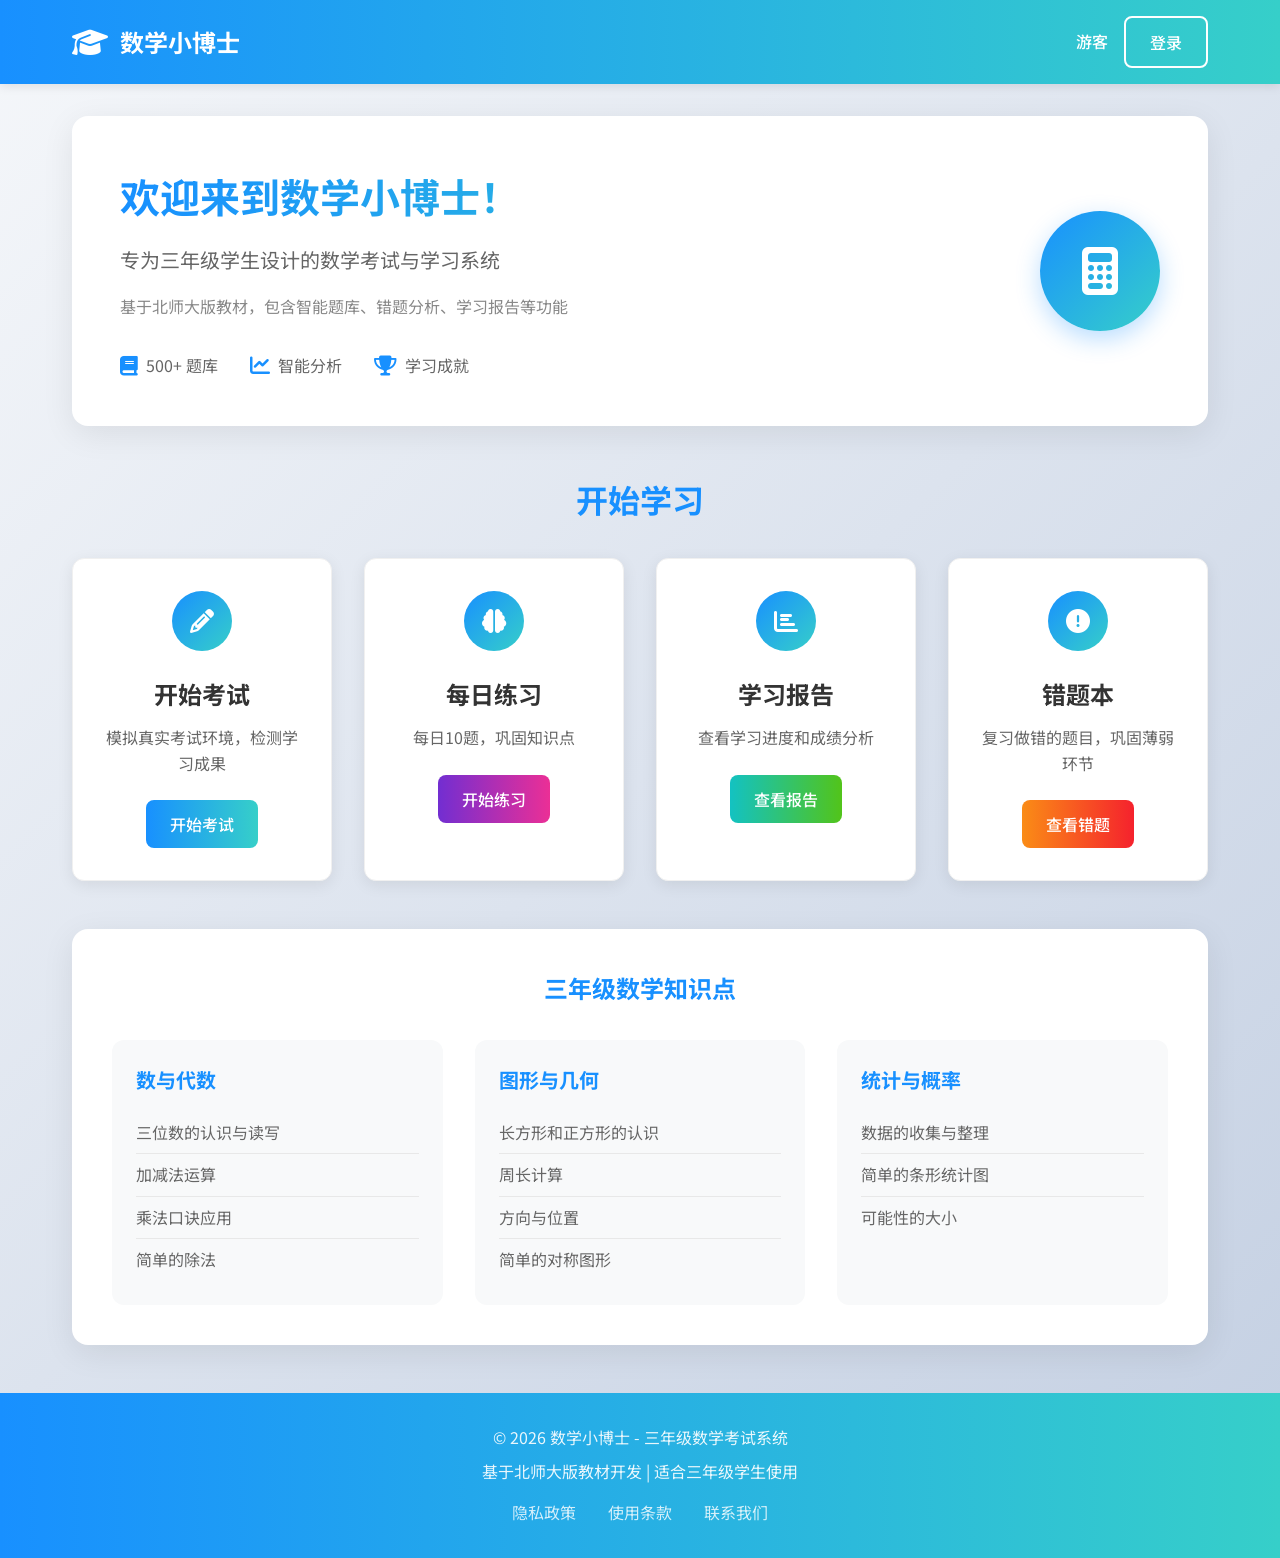
==== exam.html @ d63ffaad "实现答案解析功能：显示详细的题目解答、用户答案对比和知识点标签" ====
<!DOCTYPE html>
<html lang="zh-CN">
<head>
    <meta charset="UTF-8">
    <meta name="viewport" content="width=device-width, initial-scale=1.0">
    <title>数学考试 - 数学小博士</title>
    <link rel="stylesheet" href="css/style.css">
    <link rel="stylesheet" href="css/exam-report.css">
    <link rel="stylesheet" href="css/review.css">
    <link rel="stylesheet" href="css/game.css">
    <link rel="stylesheet" href="https://cdnjs.cloudflare.com/ajax/libs/font-awesome/6.4.0/css/all.min.css">
</head>
<body>
    <!-- 导航栏 -->
    <nav class="navbar">
        <div class="nav-container">
            <div class="nav-brand">
                <i class="fas fa-graduation-cap"></i>
                <span>数学小博士 - 考试中</span>
            </div>
            <div class="nav-exam-info">
                <span id="examProgress">第1题 / 共10题</span>
                <span id="examTimer">剩余时间: 30:00</span>
            </div>
        </div>
    </nav>

    <!-- 考试内容 -->
    <main class="container">
        <!-- 考试信息 -->
        <section class="exam-header">
            <div class="exam-info">
                <h1>三年级数学考试</h1>
                <div class="exam-stats">
                    <div class="stat">
                        <i class="fas fa-user"></i>
                        <span id="studentNameDisplay">学生姓名</span>
                    </div>
                    <div class="stat">
                        <i class="fas fa-clock"></i>
                        <span>开始时间: <span id="startTimeDisplay">15:30</span></span>
                    </div>
                </div>
            </div>
            
            <div class="exam-controls">
                <button id="prevQuestion" class="btn btn-outline" disabled>
                    <i class="fas fa-arrow-left"></i>上一题
                </button>
                <button id="nextQuestion" class="btn btn-primary">
                    下一题<i class="fas fa-arrow-right"></i>
                </button>
                <button id="submitExam" class="btn btn-warning">
                    <i class="fas fa-paper-plane"></i>交卷
                </button>
            </div>
        </section>

        <!-- 题目区域 -->
        <section id="questionContainer" class="question-container">
            <!-- 题目会通过JavaScript动态加载 -->
            <div class="loading">
                <i class="fas fa-spinner fa-spin"></i>
                <p>正在加载题目...</p>
            </div>
        </section>

        <!-- 答题进度 -->
        <section class="exam-progress">
            <h3>答题进度</h3>
            <div class="progress-grid" id="progressGrid">
                <!-- 进度按钮会通过JavaScript动态生成 -->
            </div>
        </section>
    </main>

    <!-- 页脚 -->
    <footer class="footer">
        <div class="footer-content">
            <p>© 2026 数学小博士 - 三年级数学考试系统</p>
            <p>考试进行中，请认真作答</p>
        </div>
    </footer>

    <!-- 考试专用脚本 -->
    <script src="js/utils.js"></script>
    <script src="js/exam.js"></script>
</body>
</html>
---- css/style.css ----
/* 数学小博士 - 网页版样式 */
* {
    margin: 0;
    padding: 0;
    box-sizing: border-box;
}

body {
    font-family: 'Noto Sans SC', sans-serif;
    background: linear-gradient(135deg, #f5f7fa 0%, #c3cfe2 100%);
    color: #333;
    min-height: 100vh;
    line-height: 1.6;
}

/* 导航栏 */
.navbar {
    background: linear-gradient(90deg, #1890FF 0%, #36CFC9 100%);
    color: white;
    padding: 1rem 0;
    box-shadow: 0 2px 10px rgba(0, 0, 0, 0.1);
}

.nav-container {
    max-width: 1200px;
    margin: 0 auto;
    padding: 0 2rem;
    display: flex;
    justify-content: space-between;
    align-items: center;
}

.nav-brand {
    display: flex;
    align-items: center;
    gap: 0.75rem;
    font-size: 1.5rem;
    font-weight: 700;
}

.nav-brand i {
    font-size: 1.8rem;
}

.nav-user {
    display: flex;
    align-items: center;
    gap: 1rem;
}

#username {
    font-weight: 500;
}

/* 按钮样式 */
.btn {
    padding: 0.75rem 1.5rem;
    border: none;
    border-radius: 8px;
    font-size: 1rem;
    font-weight: 500;
    cursor: pointer;
    transition: all 0.3s ease;
    font-family: inherit;
    display: inline-flex;
    align-items: center;
    justify-content: center;
    gap: 0.5rem;
}

.btn:hover {
    transform: translateY(-2px);
    box-shadow: 0 4px 12px rgba(0, 0, 0, 0.15);
}

.btn-primary {
    background: linear-gradient(90deg, #1890FF 0%, #36CFC9 100%);
    color: white;
}

.btn-secondary {
    background: linear-gradient(90deg, #722ED1 0%, #EB2F96 100%);
    color: white;
}

.btn-info {
    background: linear-gradient(90deg, #13C2C2 0%, #52C41A 100%);
    color: white;
}

.btn-warning {
    background: linear-gradient(90deg, #FA8C16 0%, #F5222D 100%);
    color: white;
}

.btn-outline {
    background: transparent;
    color: white;
    border: 2px solid white;
}

.btn-outline:hover {
    background: white;
    color: #1890FF;
}

/* 主容器 */
.container {
    max-width: 1200px;
    margin: 2rem auto;
    padding: 0 2rem;
}

/* 欢迎横幅 */
.hero {
    background: white;
    border-radius: 16px;
    padding: 3rem;
    margin-bottom: 3rem;
    box-shadow: 0 8px 32px rgba(0, 0, 0, 0.08);
    display: flex;
    align-items: center;
    justify-content: space-between;
    gap: 3rem;
}

.hero-content {
    flex: 1;
}

.hero h1 {
    font-size: 2.5rem;
    color: #1890FF;
    margin-bottom: 1rem;
    background: linear-gradient(90deg, #1890FF 0%, #36CFC9 100%);
    -webkit-background-clip: text;
    -webkit-text-fill-color: transparent;
}

.subtitle {
    font-size: 1.25rem;
    color: #666;
    margin-bottom: 1rem;
}

.description {
    color: #888;
    margin-bottom: 2rem;
    line-height: 1.8;
}

.hero-stats {
    display: flex;
    gap: 2rem;
    margin-top: 2rem;
}

.stat {
    display: flex;
    align-items: center;
    gap: 0.5rem;
    color: #666;
}

.stat i {
    color: #1890FF;
    font-size: 1.25rem;
}

.hero-image {
    flex-shrink: 0;
}

.math-icon {
    width: 120px;
    height: 120px;
    background: linear-gradient(135deg, #1890FF 0%, #36CFC9 100%);
    border-radius: 50%;
    display: flex;
    align-items: center;
    justify-content: center;
    font-size: 3rem;
    color: white;
    box-shadow: 0 8px 24px rgba(24, 144, 255, 0.3);
}

/* 功能卡片 */
.features h2 {
    text-align: center;
    font-size: 2rem;
    color: #1890FF;
    margin-bottom: 2rem;
}

.cards {
    display: grid;
    grid-template-columns: repeat(auto-fit, minmax(250px, 1fr));
    gap: 2rem;
    margin-bottom: 3rem;
}

.card {
    background: white;
    border-radius: 12px;
    padding: 2rem;
    text-align: center;
    box-shadow: 0 4px 16px rgba(0, 0, 0, 0.08);
    transition: all 0.3s ease;
    border: 1px solid #f0f0f0;
}

.card:hover {
    transform: translateY(-8px);
    box-shadow: 0 12px 32px rgba(0, 0, 0, 0.15);
}

.card-icon {
    width: 60px;
    height: 60px;
    background: linear-gradient(135deg, #1890FF 0%, #36CFC9 100%);
    border-radius: 50%;
    display: flex;
    align-items: center;
    justify-content: center;
    margin: 0 auto 1.5rem;
    font-size: 1.5rem;
    color: white;
}

.card h3 {
    font-size: 1.5rem;
    color: #333;
    margin-bottom: 0.75rem;
}

.card p {
    color: #666;
    margin-bottom: 1.5rem;
    line-height: 1.6;
}

/* 年级信息 */
.grade-info {
    background: white;
    border-radius: 16px;
    padding: 2.5rem;
    box-shadow: 0 8px 32px rgba(0, 0, 0, 0.08);
}

.grade-info h2 {
    color: #1890FF;
    margin-bottom: 2rem;
    text-align: center;
}

.topics {
    display: grid;
    grid-template-columns: repeat(auto-fit, minmax(300px, 1fr));
    gap: 2rem;
}

.topic {
    background: #f8f9fa;
    border-radius: 12px;
    padding: 1.5rem;
}

.topic h4 {
    color: #1890FF;
    margin-bottom: 1rem;
    font-size: 1.25rem;
}

.topic ul {
    list-style: none;
    padding-left: 0;
}

.topic li {
    padding: 0.5rem 0;
    color: #666;
    border-bottom: 1px solid #e8e8e8;
}

.topic li:last-child {
    border-bottom: none;
}

/* 页脚 */
.footer {
    background: linear-gradient(90deg, #1890FF 0%, #36CFC9 100%);
    color: white;
    padding: 2rem 0;
    margin-top: 3rem;
}

.footer-content {
    max-width: 1200px;
    margin: 0 auto;
    padding: 0 2rem;
    text-align: center;
}

.footer p {
    margin-bottom: 0.5rem;
    opacity: 0.9;
}

.footer-links {
    margin-top: 1rem;
    display: flex;
    justify-content: center;
    gap: 2rem;
}

.footer-links a {
    color: white;
    text-decoration: none;
    opacity: 0.8;
    transition: opacity 0.3s ease;
}

.footer-links a:hover {
    opacity: 1;
    text-decoration: underline;
}

/* 模态框 */
.modal {
    display: none;
    position: fixed;
    top: 0;
    left: 0;
    width: 100%;
    height: 100%;
    background: rgba(0, 0, 0, 0.5);
    z-index: 1000;
    align-items: center;
    justify-content: center;
}

.modal-content {
    background: white;
    border-radius: 16px;
    padding: 2.5rem;
    width: 90%;
    max-width: 500px;
    position: relative;
    box-shadow: 0 20px 60px rgba(0, 0, 0, 0.3);
}

.close {
    position: absolute;
    top: 1rem;
    right: 1.5rem;
    font-size: 1.5rem;
    cursor: pointer;
    color: #999;
}

.close:hover {
    color: #333;
}

.modal h2 {
    color: #1890FF;
    margin-bottom: 1.5rem;
    text-align: center;
}

.form-group {
    margin-bottom: 1.5rem;
}

.form-group label {
    display: block;
    margin-bottom: 0.5rem;
    color: #666;
    font-weight: 500;
}

.form-group input,
.form-group select {
    width: 100%;
    padding: 0.75rem;
    border: 2px solid #e8e8e8;
    border-radius: 8px;
    font-size: 1rem;
    font-family: inherit;
    transition: border-color 0.3s ease;
}

.form-group input:focus,
.form-group select:focus {
    outline: none;
    border-color: #1890FF;
}

.modal-note {
    margin-top: 1.5rem;
    color: #999;
    font-size: 0.875rem;
    text-align: center;
}

/* 响应式设计 */
@media (max-width: 768px) {
    .hero {
        flex-direction: column;
        text-align: center;
        padding: 2rem;
    }
    
    .hero h1 {
        font-size: 2rem;
    }
    
    .hero-stats {
        justify-content: center;
        flex-wrap: wrap;
    }
    
    .container {
        padding: 0 1rem;
    }
    
    .nav-container {
        padding: 0 1rem;
    }
    
    .cards {
        grid-template-columns: 1fr;
    }
    
    .topics {
        grid-template-columns: 1fr;
    }
}

/* 动画效果 */
@keyframes fadeIn {
    from { opacity: 0; transform: translateY(20px); }
    to { opacity: 1; transform: translateY(0); }
}

.hero, .card, .topic {
    animation: fadeIn 0.6s ease-out;
}

/* 进度条样式 */
.progress-bar {
    width: 100%;
    height: 8px;
    background: #f0f0f0;
    border-radius: 4px;
    overflow: hidden;
    margin: 1rem 0;
}

.progress-fill {
    height: 100%;
    background: linear-gradient(90deg, #1890FF 0%, #36CFC9 100%);
    border-radius: 4px;
    transition: width 0.3s ease;
}

/* 题目样式 */
.question-container {
    background: white;
    border-radius: 12px;
    padding: 2rem;
    margin-bottom: 2rem;
    box-shadow: 0 4px 16px rgba(0, 0, 0, 0.08);
}

.question-text {
    font-size: 1.25rem;
    color: #333;
    margin-bottom: 1.5rem;
    line-height: 1.6;
}

.option-list {
    list-style: none;
}

.option-item {
    padding: 1rem;
    margin-bottom: 0.75rem;
    background: #f8f9fa;
    border-radius: 8px;
    cursor: pointer;
    transition: all 0.3s ease;
    border: 2px solid transparent;
}

.option-item:hover {
    background: #e8f4ff;
    border-color: #1890FF;
}

.option-item.selected {
    background: #e8f4ff;
    border-color: #1890FF;
    color: #1890FF;
}

.option-item.correct {
    background: #d9f7be;
    border-color: #52c41a;
    color: #52c41a;
}

.option-item.wrong {
    background: #ffccc7;
    border-color: #f5222d;
    color: #f5222d;
}
---- css/exam-report.css ----
/* 考试和报告页面专用样式 */

/* 考试页面样式 */
.exam-header {
    background: white;
    border-radius: 16px;
    padding: 2rem;
    margin-bottom: 2rem;
    box-shadow: 0 4px 16px rgba(0, 0, 0, 0.08);
    display: flex;
    justify-content: space-between;
    align-items: center;
    flex-wrap: wrap;
    gap: 1.5rem;
}

.exam-info h1 {
    color: #1890FF;
    margin-bottom: 1rem;
    font-size: 1.75rem;
}

.exam-stats {
    display: flex;
    gap: 2rem;
    flex-wrap: wrap;
}

.exam-stats .stat {
    display: flex;
    align-items: center;
    gap: 0.5rem;
    color: #666;
    font-size: 0.95rem;
}

.exam-stats .stat i {
    color: #1890FF;
}

.exam-controls {
    display: flex;
    gap: 1rem;
    flex-wrap: wrap;
}

.nav-exam-info {
    display: flex;
    gap: 2rem;
    align-items: center;
}

.nav-exam-info span {
    font-weight: 500;
    color: white;
    opacity: 0.9;
}

#examTimer {
    background: rgba(255, 255, 255, 0.2);
    padding: 0.5rem 1rem;
    border-radius: 20px;
    font-weight: 600;
}

/* 题目头部 */
.question-header {
    display: flex;
    justify-content: space-between;
    align-items: center;
    margin-bottom: 1.5rem;
    padding-bottom: 1rem;
    border-bottom: 2px solid #f0f0f0;
}

.question-header h2 {
    color: #1890FF;
    font-size: 1.5rem;
}

.question-meta {
    display: flex;
    gap: 1.5rem;
    align-items: center;
}

.difficulty {
    padding: 0.25rem 0.75rem;
    border-radius: 20px;
    font-size: 0.875rem;
    font-weight: 500;
}

.difficulty-easy {
    background: #d9f7be;
    color: #52c41a;
}

.difficulty-medium {
    background: #fff7e6;
    color: #fa8c16;
}

.difficulty-hard {
    background: #ffccc7;
    color: #f5222d;
}

.estimated-time {
    color: #666;
    font-size: 0.875rem;
    display: flex;
    align-items: center;
    gap: 0.25rem;
}

.estimated-time i {
    color: #1890FF;
}

/* 选项列表增强 */
.option-item {
    display: flex;
    align-items: center;
    padding: 1rem 1.25rem;
    margin-bottom: 0.75rem;
    background: #f8f9fa;
    border-radius: 10px;
    cursor: pointer;
    transition: all 0.3s ease;
    border: 2px solid transparent;
}

.option-item:hover {
    background: #e8f4ff;
    border-color: #1890FF;
    transform: translateX(5px);
}

.option-item.selected {
    background: #e8f4ff;
    border-color: #1890FF;
    color: #1890FF;
    font-weight: 500;
}

.option-item.correct {
    background: #d9f7be;
    border-color: #52c41a;
    color: #52c41a;
}

.option-item.wrong {
    background: #ffccc7;
    border-color: #f5222d;
    color: #f5222d;
}

.option-letter {
    font-weight: 600;
    margin-right: 1rem;
    width: 24px;
    height: 24px;
    display: flex;
    align-items: center;
    justify-content: center;
    background: white;
    border-radius: 50%;
    font-size: 0.875rem;
}

.option-item.selected .option-letter {
    background: #1890FF;
    color: white;
}

.option-text {
    flex: 1;
}

.question-navigation {
    margin-top: 2rem;
    padding-top: 1rem;
    border-top: 1px solid #f0f0f0;
    color: #999;
    font-size: 0.875rem;
}

.hint {
    margin: 0;
    font-style: italic;
}

/* 考试进度 */
.exam-progress {
    background: white;
    border-radius: 16px;
    padding: 2rem;
    margin-top: 2rem;
    box-shadow: 0 4px 16px rgba(0, 0, 0, 0.08);
}

.exam-progress h3 {
    color: #1890FF;
    margin-bottom: 1.5rem;
    text-align: center;
}

.progress-grid {
    display: grid;
    grid-template-columns: repeat(auto-fill, minmax(50px, 1fr));
    gap: 0.75rem;
}

.progress-btn {
    width: 50px;
    height: 50px;
    border: 2px solid #e8e8e8;
    border-radius: 10px;
    background: white;
    color: #666;
    font-weight: 600;
    cursor: pointer;
    transition: all 0.3s ease;
    display: flex;
    align-items: center;
    justify-content: center;
    font-size: 1rem;
}

.progress-btn:hover {
    border-color: #1890FF;
    color: #1890FF;
    transform: scale(1.05);
}

.progress-btn.current {
    background: #1890FF;
    color: white;
    border-color: #1890FF;
}

.progress-btn.answered {
    background: #d9f7be;
    border-color: #52c41a;
    color: #52c41a;
}

.progress-btn.not-visited {
    background: #f5f5f5;
    color: #999;
    border-color: #d9d9d9;
}

/* 考试结果 */
.exam-result {
    background: white;
    border-radius: 16px;
    padding: 3rem;
    text-align: center;
    box-shadow: 0 8px 32px rgba(0, 0, 0, 0.1);
}

.result-header {
    margin-bottom: 2rem;
}

.result-header h2 {
    color: #1890FF;
    font-size: 2rem;
    margin-bottom: 0.5rem;
}

.result-subtitle {
    color: #666;
    font-size: 1.125rem;
}

.result-score {
    margin: 2rem 0 3rem;
}

.score-circle {
    width: 150px;
    height: 150px;
    background: linear-gradient(135deg, #1890FF 0%, #36CFC9 100%);
    border-radius: 50%;
    display: flex;
    flex-direction: column;
    align-items: center;
    justify-content: center;
    margin: 0 auto 1rem;
    color: white;
    box-shadow: 0 8px 24px rgba(24, 144, 255, 0.3);
}

.score-number {
    font-size: 3rem;
    font-weight: 700;
    line-height: 1;
}

.score-label {
    font-size: 1.25rem;
    opacity: 0.9;
}

.score-description {
    color: #666;
    font-size: 1rem;
}

.result-details {
    display: grid;
    grid-template-columns: repeat(auto-fit, minmax(250px, 1fr));
    gap: 2rem;
    margin-bottom: 3rem;
}

.detail-card {
    background: #f8f9fa;
    border-radius: 12px;
    padding: 1.5rem;
    text-align: left;
}

.detail-card h4 {
    color: #1890FF;
    margin-bottom: 1rem;
    font-size: 1.125rem;
}

.detail-card p {
    margin: 0.5rem 0;
    color: #666;
}

.result-actions {
    display: flex;
    justify-content: center;
    gap: 1rem;
    flex-wrap: wrap;
}

/* 报告页面样式 */
.report-overview {
    margin-bottom: 3rem;
}

.report-overview h1 {
    text-align: center;
    color: #1890FF;
    margin-bottom: 2rem;
    font-size: 2rem;
}

.overview-cards {
    display: grid;
    grid-template-columns: repeat(auto-fit, minmax(200px, 1fr));
    gap: 1.5rem;
    margin-bottom: 2rem;
}

.overview-card {
    background: white;
    border-radius: 12px;
    padding: 1.5rem;
    text-align: center;
    box-shadow: 0 4px 16px rgba(0, 0, 0, 0.08);
    transition: transform 0.3s ease;
}

.overview-card:hover {
    transform: translateY(-5px);
    box-shadow: 0 8px 24px rgba(0, 0, 0, 0.12);
}

.overview-card .card-icon {
    width: 60px;
    height: 60px;
    background: linear-gradient(135deg, #1890FF 0%, #36CFC9 100%);
    border-radius: 50%;
    display: flex;
    align-items: center;
    justify-content: center;
    margin: 0 auto 1rem;
    font-size: 1.5rem;
    color: white;
}

.overview-card h3 {
    color: #333;
    font-size: 1.125rem;
    margin-bottom: 0.5rem;
}

.stat-number {
    font-size: 2rem;
    font-weight: 700;
    color: #1890FF;
    margin: 0.5rem 0;
}

.stat-label {
    color: #666;
    font-size: 0.875rem;
}

/* 图表分析 */
.chart-analysis {
    margin-bottom: 3rem;
}

.chart-row {
    display: grid;
    grid-template-columns: repeat(auto-fit, minmax(350px, 1fr));
    gap: 2rem;
    margin-bottom: 2rem;
}

.chart-container {
    background: white;
    border-radius: 12px;
    padding: 1.5rem;
    box-shadow: 0 4px 16px rgba(0, 0, 0, 0.08);
}

.chart-container h3 {
    color: #1890FF;
    margin-bottom: 1rem;
    font-size: 1.125rem;
    text-align: center;
}

.chart-container canvas {
    width: 100% !important;
    height: 250px !important;
}

/* 详细分析 */
.detailed-analysis {
    background: white;
    border-radius: 16px;
    padding: 2rem;
    margin-bottom: 3rem;
    box-shadow: 0 4px 16px rgba(0, 0, 0, 0.08);
}

.detailed-analysis h2 {
    color: #1890FF;
    margin-bottom: 1.5rem;
    text-align: center;
    font-size: 1.5rem;
}

.analysis-section {
    margin-bottom: 2rem;
    padding-bottom: 1.5rem;
    border-bottom: 1px solid #f0f0f0;
}

.analysis-section:last-child {
    border-bottom: none;
    margin-bottom: 0;
    padding-bottom: 0;
}

.analysis-section h3 {
    color: #333;
    font-size: 1.125rem;
    margin-bottom: 1rem;
    display: flex;
    align-items: center;
    gap: 0.5rem;
}

.analysis-section h3 i {
    color: #1890FF;
}

.analysis-section ul {
    list-style: none;
    padding-left: 0;
}

.analysis-section li {
    padding: 0.75rem;
    margin-bottom: 0.5rem;
    background: #f8f9fa;
    border-radius: 8px;
    display: flex;
    justify-content: space-between;
    align-items: center;
}

.analysis-section li strong {
    color: #333;
}

.analysis-section li .rate {
    color: #1890FF;
    font-weight: 600;
    background: white;
    padding: 0.25rem 0.75rem;
    border-radius: 20px;
    font-size: 0.875rem;
}

#suggestions p {
    padding: 0.75rem;
    margin-bottom: 0.75rem;
    background: #f0f8ff;
    border-left: 4px solid #1890FF;
    border-radius: 0 8px 8px 0;
    color: #333;
    line-height: 1.6;
}

#suggestions strong {
    color: #1890FF;
}

/* 错题回顾 */
.wrong-questions-review {
    background: white;
    border-radius: 16px;
    padding: 2rem;
    box-shadow: 0 4px 16px rgba(0, 0, 0, 0.08);
}

.wrong-questions-review h2 {
    color: #1890FF;
    margin-bottom: 1.5rem;
    text-align: center;
    font-size: 1.5rem;
}

.no-wrong-questions {
    text-align: center;
    padding: 3rem 1rem;
    color: #666;
}

.no-wrong-questions i {
    font-size: 3rem;
    color: #52c41a;
    margin-bottom: 1rem;
}

.no-wrong-questions p {
    margin: 0.5rem 0;
}

.wrong-question-item {
    background: #f8f9fa;
    border-radius: 12px;
    padding: 1.5rem;
    margin-bottom: 1rem;
    border: 1px solid #e8e8e8;
}

.wrong-question-header {
    display: flex;
    justify-content: space-between;
    align-items: center;
    margin-bottom: 1rem;
    padding-bottom: 0.75rem;
    border-bottom: 1px solid #e8e8e8;
}

.wrong-question-header h4 {
    color: #333;
    margin: 0;
}

.wrong-date {
    color: #999;
    font-size: 0.875rem;
}

.wrong-question-content {
    margin-bottom: 1rem;
}

.wrong-question-content p {
    margin: 0.5rem 0;
    color: #666;
    line-height: 1.6;
}

.wrong-question-content strong {
    color: #333;
}

.btn-sm {
    padding: 0.5rem 1rem;
    font-size: 0.875rem;
}

/* 响应式调整 */
@media (max-width: 768px) {
    .exam-header {
        flex-direction: column;
        text-align: center;
    }
    
    .exam-controls {
        justify-content: center;
    }
    
    .nav-exam-info {
        flex-direction: column;
        gap: 0.5rem;
        text-align: center;
    }
    
    .question-header {
        flex-direction: column;
        gap: 1rem;
        text-align: center;
    }
    
    .question-meta {
        justify-content: center;
    }
    
    .progress-grid {
        grid-template-columns: repeat(auto-fill, minmax(40px, 1fr));
    }
    
    .progress-btn {
        width: 40px;
        height: 40px;
        font-size: 0.875rem;
    }
    
    .result-details {
        grid-template-columns: 1fr;
    }
    
    .result-actions {
        flex-direction: column;
    }
    
    .chart-row {
        grid-template-columns: 1fr;
    }
    
    .overview-cards {
        grid-template-columns: repeat(2, 1fr);
    }
}

@media (max-width: 480px) {
    .overview-cards {
        grid-template-columns: 1fr;
    }
    
    .exam-controls {
        flex-direction: column;
        width: 100%;
    }
    
    .exam-controls .btn {
        width: 100%;
    }
}
---- css/review.css ----
/* 答案解析页面样式 */

.review-container {
    max-width: 900px;
    margin: 0 auto;
    padding: 20px;
}

.review-header {
    text-align: center;
    margin-bottom: 40px;
    padding: 30px;
    background: linear-gradient(135deg, #667eea 0%, #764ba2 100%);
    color: white;
    border-radius: 15px;
}

.review-header h2 {
    margin: 0 0 10px 0;
    font-size: 2em;
}

.review-subtitle {
    margin: 0;
    font-size: 1.1em;
    opacity: 0.95;
}

.review-item {
    background: white;
    border-radius: 12px;
    padding: 25px;
    margin-bottom: 25px;
    box-shadow: 0 2px 8px rgba(0,0,0,0.1);
    transition: all 0.3s;
}

.review-item:hover {
    box-shadow: 0 4px 16px rgba(0,0,0,0.15);
    transform: translateY(-2px);
}

.review-item.correct {
    border-left: 4px solid #52c41a;
}

.review-item.incorrect {
    border-left: 4px solid #f5222d;
}

.review-question-header {
    display: flex;
    justify-content: space-between;
    align-items: center;
    margin-bottom: 20px;
    padding-bottom: 15px;
    border-bottom: 2px solid #f0f0f0;
}

.question-number {
    font-size: 1.3em;
    font-weight: bold;
    color: #333;
}

.review-status {
    display: inline-flex;
    align-items: center;
    gap: 8px;
    padding: 8px 16px;
    border-radius: 20px;
    font-weight: 500;
    font-size: 0.95em;
}

.status-correct {
    background: #f6ffed;
    color: #52c41a;
    border: 1px solid #b7eb8f;
}

.status-incorrect {
    background: #fff1f0;
    color: #f5222d;
    border: 1px solid #ffa39e;
}

.review-question-content {
    padding: 10px 0;
}

.question-text {
    font-size: 1.15em;
    color: #333;
    margin-bottom: 20px;
    line-height: 1.6;
}

.review-options {
    margin: 20px 0;
}

.review-option {
    display: flex;
    align-items: center;
    padding: 15px;
    margin-bottom: 12px;
    border-radius: 8px;
    background: #fafafa;
    border: 2px solid #e8e8e8;
    transition: all 0.3s;
}

.review-option .option-letter {
    font-weight: bold;
    margin-right: 12px;
    color: #666;
    min-width: 30px;
}

.review-option .option-text {
    flex: 1;
    color: #333;
}

.review-option i {
    font-size: 1.2em;
    margin-left: 10px;
}

.option-correct {
    background: #f6ffed;
    border-color: #52c41a;
}

.option-correct .option-letter,
.option-correct .option-text {
    color: #52c41a;
    font-weight: 600;
}

.option-correct i {
    color: #52c41a;
}

.option-wrong {
    background: #fff1f0;
    border-color: #f5222d;
}

.option-wrong .option-letter,
.option-wrong .option-text {
    color: #f5222d;
    font-weight: 600;
}

.option-wrong i {
    color: #f5222d;
}

.review-answer-info {
    background: #f5f5f5;
    padding: 20px;
    border-radius: 8px;
    margin: 20px 0;
}

.answer-row {
    display: flex;
    align-items: center;
    gap: 10px;
    margin-bottom: 10px;
    font-size: 1.05em;
}

.answer-row:last-child {
    margin-bottom: 0;
}

.answer-row strong {
    color: #666;
    min-width: 100px;
}

.text-correct {
    color: #52c41a;
    font-weight: 600;
}

.text-incorrect {
    color: #f5222d;
    font-weight: 600;
}

.review-explanation {
    background: #e6f7ff;
    border-left: 4px solid #1890ff;
    padding: 20px;
    border-radius: 8px;
    margin: 20px 0;
}

.review-explanation h4 {
    margin: 0 0 12px 0;
    color: #1890ff;
    display: flex;
    align-items: center;
    gap: 8px;
    font-size: 1.1em;
}

.review-explanation p {
    margin: 0;
    color: #333;
    line-height: 1.6;
    font-size: 1.05em;
}

.review-tags {
    display: flex;
    align-items: center;
    flex-wrap: wrap;
    gap: 10px;
    margin-top: 15px;
    padding-top: 15px;
    border-top: 1px solid #e8e8e8;
}

.review-tags strong {
    color: #666;
    font-size: 0.95em;
}

.knowledge-tag {
    display: inline-block;
    padding: 5px 12px;
    background: #f0f0f0;
    color: #666;
    border-radius: 15px;
    font-size: 0.9em;
}

.review-actions {
    display: flex;
    gap: 15px;
    justify-content: center;
    margin-top: 40px;
    padding: 30px 0;
}

.review-actions .btn {
    padding: 12px 30px;
    font-size: 1.05em;
}

/* 响应式设计 */
@media (max-width: 768px) {
    .review-container {
        padding: 15px;
    }
    
    .review-header {
        padding: 20px;
    }
    
    .review-header h2 {
        font-size: 1.5em;
    }
    
    .review-item {
        padding: 20px 15px;
    }
    
    .review-question-header {
        flex-direction: column;
        align-items: flex-start;
        gap: 10px;
    }
    
    .review-actions {
        flex-direction: column;
    }
    
    .review-actions .btn {
        width: 100%;
    }
}
---- css/game.css ----
/* 汽车闯关游戏专用样式 */

/* 游戏容器 */
.game-container {
    max-width: 1400px;
    margin: 2rem auto;
    padding: 0 1rem;
}

/* 游戏概览 */
.game-overview {
    margin-bottom: 2rem;
}

.overview-card {
    background: linear-gradient(135deg, #1890FF 0%, #36CFC9 100%);
    border-radius: 20px;
    padding: 2.5rem;
    color: white;
    text-align: center;
    box-shadow: 0 8px 32px rgba(24, 144, 255, 0.3);
}

.overview-card h1 {
    font-size: 2.5rem;
    margin-bottom: 0.5rem;
    color: white;
}

.subtitle {
    font-size: 1.125rem;
    opacity: 0.9;
    margin-bottom: 2rem;
}

.overview-stats {
    display: grid;
    grid-template-columns: repeat(auto-fit, minmax(200px, 1fr));
    gap: 1.5rem;
    margin-top: 2rem;
}

.stat {
    display: flex;
    align-items: center;
    gap: 1rem;
    background: rgba(255, 255, 255, 0.1);
    padding: 1.5rem;
    border-radius: 12px;
    backdrop-filter: blur(10px);
    border: 1px solid rgba(255, 255, 255, 0.2);
}

.stat i {
    font-size: 2rem;
    opacity: 0.9;
}

.stat-number {
    font-size: 2rem;
    font-weight: 700;
    display: block;
    line-height: 1;
}

.stat-label {
    font-size: 0.875rem;
    opacity: 0.8;
    display: block;
}

/* 游戏主区域 */
.game-main {
    display: grid;
    grid-template-columns: 1fr 1.5fr 1fr;
    gap: 2rem;
    margin-bottom: 3rem;
}

@media (max-width: 1200px) {
    .game-main {
        grid-template-columns: 1fr;
    }
}

/* 游戏分区 */
.game-section {
    background: white;
    border-radius: 16px;
    padding: 2rem;
    box-shadow: 0 4px 16px rgba(0, 0, 0, 0.08);
}

.game-section h2 {
    color: #1890FF;
    margin-bottom: 1.5rem;
    font-size: 1.5rem;
    display: flex;
    align-items: center;
    gap: 0.5rem;
}

.game-section h2 i {
    color: #36CFC9;
}

/* 车库区域 */
.car-selection {
    margin-bottom: 2rem;
}

.car-selection h3 {
    color: #333;
    margin-bottom: 1rem;
    font-size: 1.125rem;
}

.car-list {
    display: flex;
    flex-direction: column;
    gap: 1rem;
}

.car-item {
    display: flex;
    align-items: center;
    gap: 1rem;
    padding: 1rem;
    background: #f8f9fa;
    border-radius: 12px;
    border: 2px solid transparent;
    transition: all 0.3s ease;
}

.car-item:hover {
    background: #e8f4ff;
    border-color: #1890FF;
}

.car-item.selected {
    background: #e8f4ff;
    border-color: #1890FF;
    box-shadow: 0 4px 12px rgba(24, 144, 255, 0.2);
}

.car-item.locked {
    opacity: 0.6;
    background: #f5f5f5;
}

.car-icon {
    width: 50px;
    height: 50px;
    background: linear-gradient(135deg, #1890FF 0%, #36CFC9 100%);
    border-radius: 50%;
    display: flex;
    align-items: center;
    justify-content: center;
    font-size: 1.5rem;
    color: white;
}

.car-info {
    flex: 1;
}

.car-info h4 {
    color: #333;
    margin-bottom: 0.25rem;
    font-size: 1rem;
}

.car-info p {
    color: #666;
    font-size: 0.875rem;
    margin: 0.125rem 0;
}

/* 汽车状态 */
.car-stats {
    margin-top: 1.5rem;
}

.stat-bar {
    display: flex;
    align-items: center;
    gap: 1rem;
    margin-bottom: 1rem;
}

.stat-bar span:first-child {
    width: 60px;
    color: #666;
    font-weight: 500;
}

.bar-container {
    flex: 1;
    height: 8px;
    background: #f0f0f0;
    border-radius: 4px;
    overflow: hidden;
}

.bar-fill {
    height: 100%;
    background: linear-gradient(90deg, #1890FF 0%, #36CFC9 100%);
    border-radius: 4px;
    transition: width 0.5s ease;
}

.stat-bar span:last-child {
    width: 40px;
    text-align: right;
    color: #1890FF;
    font-weight: 600;
}

/* 章节区域 */
.chapters-list {
    margin-bottom: 2rem;
}

.chapter-item {
    display: flex;
    align-items: center;
    gap: 1rem;
    padding: 1rem;
    background: #f8f9fa;
    border-radius: 12px;
    margin-bottom: 1rem;
    border: 2px solid transparent;
    transition: all 0.3s ease;
}

.chapter-item:hover {
    background: #e8f4ff;
    border-color: #1890FF;
}

.chapter-item.completed {
    background: #d9f7be;
    border-color: #52c41a;
}

.chapter-item.locked {
    opacity: 0.6;
    background: #f5f5f5;
}

.chapter-icon {
    width: 50px;
    height: 50px;
    background: linear-gradient(135deg, #722ED1 0%, #EB2F96 100%);
    border-radius: 50%;
    display: flex;
    align-items: center;
    justify-content: center;
    font-size: 1.5rem;
    color: white;
}

.chapter-item.completed .chapter-icon {
    background: linear-gradient(135deg, #52C41A 0%, #13C2C2 100%);
}

.chapter-info {
    flex: 1;
}

.chapter-info h4 {
    color: #333;
    margin-bottom: 0.25rem;
    font-size: 1rem;
}

.chapter-info p {
    color: #666;
    font-size: 0.875rem;
    margin: 0.125rem 0;
}

/* 比赛区域 */
.race-section {
    background: #f8f9fa;
    border-radius: 12px;
    padding: 1.5rem;
    margin-top: 2rem;
}

.race-section h3 {
    color: #333;
    margin-bottom: 1rem;
    font-size: 1.125rem;
    display: flex;
    align-items: center;
    gap: 0.5rem;
}

.race-section h3 i {
    color: #FA8C16;
}

.race-section p {
    color: #666;
    margin-bottom: 1.5rem;
    line-height: 1.6;
}

#startRaceBtn {
    width: 100%;
    padding: 1rem;
    font-size: 1.125rem;
    font-weight: 600;
}

/* 零件区域 */
.parts-grid {
    display: grid;
    grid-template-columns: repeat(auto-fill, minmax(120px, 1fr));
    gap: 1rem;
    margin-bottom: 2rem;
}

.part-item {
    background: #f8f9fa;
    border-radius: 12px;
    padding: 1rem;
    text-align: center;
    border: 2px solid transparent;
    transition: all 0.3s ease;
}

.part-item:hover {
    border-color: #1890FF;
    transform: translateY(-2px);
}

.part-item.unlocked {
    background: #e8f4ff;
    border-color: #1890FF;
}

.part-icon {
    width: 50px;
    height: 50px;
    background: linear-gradient(135deg, #FA8C16 0%, #F5222D 100%);
    border-radius: 50%;
    display: flex;
    align-items: center;
    justify-content: center;
    margin: 0 auto 0.75rem;
    font-size: 1.25rem;
    color: white;
}

.part-item.unlocked .part-icon {
    background: linear-gradient(135deg, #1890FF 0%, #36CFC9 100%);
}

.part-item h4 {
    color: #333;
    font-size: 0.875rem;
    margin-bottom: 0.25rem;
}

.part-item p {
    color: #666;
    font-size: 0.75rem;
    margin: 0;
}

/* 升级区域 */
.upgrade-section {
    background: #f8f9fa;
    border-radius: 12px;
    padding: 1.5rem;
    margin-top: 2rem;
}

.upgrade-section h3 {
    color: #333;
    margin-bottom: 1rem;
    font-size: 1.125rem;
    display: flex;
    align-items: center;
    gap: 0.5rem;
}

.upgrade-section h3 i {
    color: #722ED1;
}

.upgrade-options {
    display: grid;
    grid-template-columns: repeat(auto-fit, minmax(200px, 1fr));
    gap: 1rem;
    margin-top: 1.5rem;
}

.upgrade-option {
    background: white;
    border-radius: 12px;
    padding: 1rem;
    text-align: center;
    border: 2px solid #e8e8e8;
    transition: all 0.3s ease;
}

.upgrade-option:hover {
    border-color: #1890FF;
    box-shadow: 0 4px 12px rgba(0, 0, 0, 0.1);
}

.upgrade-option h4 {
    color: #333;
    margin-bottom: 0.5rem;
    font-size: 1rem;
}

.upgrade-option p {
    color: #666;
    font-size: 0.875rem;
    margin-bottom: 1rem;
    line-height: 1.4;
}

/* 碰撞测试区域 */
.collision-test {
    background: #fff7e6;
    border-radius: 12px;
    padding: 1.5rem;
    margin-top: 2rem;
    border: 2px solid #ffd591;
}

.collision-test h3 {
    color: #333;
    margin-bottom: 1rem;
    font-size: 1.125rem;
    display: flex;
    align-items: center;
    gap: 0.5rem;
}

.collision-test h3 i {
    color: #F5222D;
}

.collision-test p {
    color: #666;
    margin-bottom: 1.5rem;
    line-height: 1.6;
}

#startCollisionTest {
    width: 100%;
    padding: 1rem;
    font-size: 1.125rem;
    font-weight: 600;
}

.collision-result {
    margin-top: 1.5rem;
    padding: 1rem;
    background: white;
    border-radius: 8px;
    border: 1px solid #ffd591;
}

/* 比赛结果显示 */
.race-result-display {
    margin-top: 1.5rem;
    padding: 1.5rem;
    background: #f8f9fa;
    border-radius: 12px;
    border: 2px solid #e8e8e8;
}

.race-result-display h3 {
    color: #1890FF;
    margin-bottom: 1rem;
    font-size: 1.125rem;
}

.race-result-display .result-details {
    display: grid;
    grid-template-columns: repeat(auto-fit, minmax(150px, 1fr));
    gap: 1rem;
}

.race-result-display p {
    color: #666;
    margin: 0.5rem 0;
    font-size: 0.875rem;
}

/* 游戏点数显示 */
.game-points {
    display: flex;
    align-items: center;
    gap: 0.5rem;
    background: rgba(255, 255, 255, 0.2);
    padding: 0.5rem 1rem;
    border-radius: 20px;
    font-weight: 600;
}

.game-points i {
    color: #FFD700;
}

/* 按钮样式增强 */
.btn-disabled {
    background: #d9d9d9 !important;
    color: #999 !important;
    cursor: not-allowed !important;
    border-color: #d9d9d9 !important;
}

.btn-disabled:hover {
    transform: none !important;
    box-shadow: none !important;
}

/* 动画效果 */
@keyframes pulse {
    0% { transform: scale(1); }
    50% { transform: scale(1.05); }
    100% { transform: scale(1); }
}

.pulse {
    animation: pulse 1s ease-in-out infinite;
}

/* 响应式调整 */
@media (max-width: 768px) {
    .game-overview {
        padding: 0 0.5rem;
    }
    
    .overview-card {
        padding: 1.5rem;
    }
    
    .overview-card h1 {
        font-size: 1.75rem;
    }
    
    .overview-stats {
        grid-template-columns: repeat(2, 1fr);
    }
    
    .stat {
        padding: 1rem;
    }
    
    .stat-number {
        font-size: 1.5rem;
    }
    
    .game-section {
        padding: 1.5rem;
    }
    
    .upgrade-options {
        grid-template-columns: 1fr;
    }
}
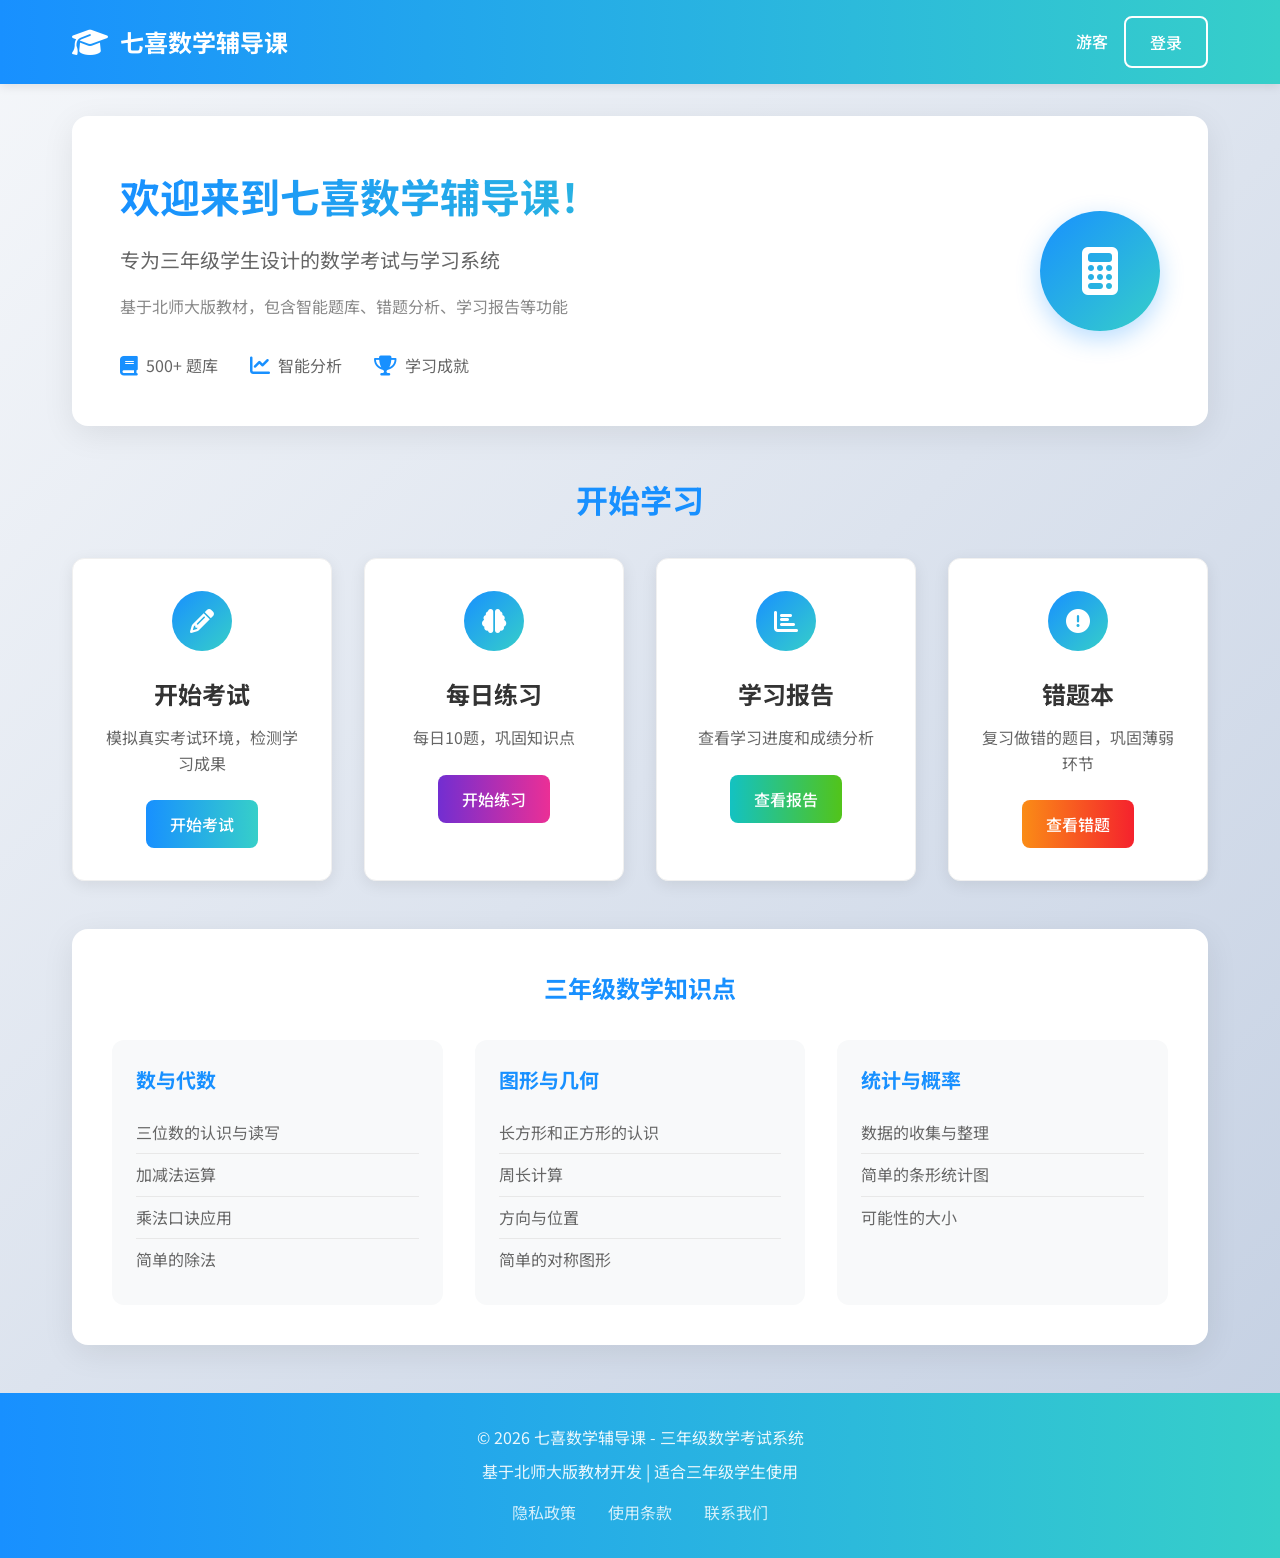
==== commit 8ea31190: "🏷️ 品牌更名：将'数学小博士'改为'七喜数学辅导课'" ====
--- a/exam.html
+++ b/exam.html
@@ -3,10 +3,13 @@
 <head>
     <meta charset="UTF-8">
     <meta name="viewport" content="width=device-width, initial-scale=1.0">
-    <title>数学考试 - 数学小博士</title>
+    <title>数学考试 - 七喜数学辅导课</title>
     <link rel="stylesheet" href="css/style.css">
     <link rel="stylesheet" href="css/exam-report.css">
     <link rel="stylesheet" href="css/review.css">
+    <link rel="stylesheet" href="css/fun-effects.css">
+    <link rel="stylesheet" href="css/car-system.css">
+    <link rel="stylesheet" href="css/exam-actions.css">
     <link rel="stylesheet" href="css/game.css">
     <link rel="stylesheet" href="https://cdnjs.cloudflare.com/ajax/libs/font-awesome/6.4.0/css/all.min.css">
 </head>
@@ -16,7 +19,7 @@
         <div class="nav-container">
             <div class="nav-brand">
                 <i class="fas fa-graduation-cap"></i>
-                <span>数学小博士 - 考试中</span>
+                <span>七喜数学辅导课 - 考试中</span>
             </div>
             <div class="nav-exam-info">
                 <span id="examProgress">第1题 / 共10题</span>
@@ -77,13 +80,15 @@
     <!-- 页脚 -->
     <footer class="footer">
         <div class="footer-content">
-            <p>© 2026 数学小博士 - 三年级数学考试系统</p>
+            <p>© 2026 七喜数学辅导课 - 三年级数学考试系统</p>
             <p>考试进行中，请认真作答</p>
         </div>
     </footer>
 
     <!-- 考试专用脚本 -->
     <script src="js/utils.js"></script>
+    <script src="js/knowledge-points-map.js"></script>
+    <script src="js/car-system.js"></script>
     <script src="js/exam.js"></script>
 </body>
 </html>
--- a/css/exam-report.css
+++ b/css/exam-report.css
@@ -664,4 +664,41 @@
     .exam-controls .btn {
         width: 100%;
     }
-}+}
+/* 零件收集提示 */
+.parts-hint {
+    margin-top: 15px;
+    padding: 12px 15px;
+    background: linear-gradient(135deg, #fff3cd 0%, #ffeaa7 100%);
+    border-left: 4px solid #ffc107;
+    border-radius: 8px;
+    font-size: 0.95em;
+    color: #856404;
+    line-height: 1.6;
+}
+
+.parts-hint i {
+    color: #ffc107;
+    margin-right: 5px;
+}
+
+.parts-hint strong {
+    color: #ff6b6b;
+    font-weight: bold;
+}
+
+/* 零件统计项强调 */
+.stat-item.good-parts .stat-value {
+    color: #28a745;
+    font-weight: bold;
+}
+
+.stat-item.damaged-parts .stat-value {
+    color: #ffc107;
+    font-weight: bold;
+}
+
+/* 未答题目标记 */
+.detail-card p:has(.unanswered-icon) {
+    color: #6c757d;
+}
--- a/css/fun-effects.css
+++ b/css/fun-effects.css
@@ -0,0 +1,258 @@
+/* 趣味互动功能样式 */
+
+/* 鼓励提示框 */
+.encouragement-toast {
+    position: fixed;
+    top: 100px;
+    right: 30px;
+    background: linear-gradient(135deg, #667eea 0%, #764ba2 100%);
+    color: white;
+    padding: 15px 25px;
+    border-radius: 50px;
+    box-shadow: 0 4px 15px rgba(102, 126, 234, 0.4);
+    display: flex;
+    align-items: center;
+    gap: 10px;
+    font-size: 1.1em;
+    font-weight: 500;
+    opacity: 0;
+    transform: translateX(400px);
+    transition: all 0.3s ease-out;
+    z-index: 9999;
+}
+
+.encouragement-toast.show {
+    opacity: 1;
+    transform: translateX(0);
+}
+
+.encouragement-toast i {
+    font-size: 1.3em;
+    animation: spin 1s linear infinite;
+}
+
+@keyframes spin {
+    0% { transform: rotate(0deg); }
+    100% { transform: rotate(360deg); }
+}
+
+/* 连击效果 */
+.streak-effect {
+    position: fixed;
+    top: 50%;
+    left: 50%;
+    transform: translate(-50%, -50%) scale(0);
+    background: rgba(255, 87, 34, 0.95);
+    color: white;
+    padding: 30px 50px;
+    border-radius: 20px;
+    box-shadow: 0 10px 40px rgba(255, 87, 34, 0.5);
+    text-align: center;
+    opacity: 0;
+    transition: all 0.4s cubic-bezier(0.68, -0.55, 0.265, 1.55);
+    z-index: 9999;
+}
+
+.streak-effect.show {
+    opacity: 1;
+    transform: translate(-50%, -50%) scale(1);
+}
+
+.streak-icon {
+    font-size: 4em;
+    margin-bottom: 10px;
+    animation: pulse 0.6s ease-in-out infinite;
+}
+
+.streak-text {
+    font-size: 2em;
+    font-weight: bold;
+    text-shadow: 2px 2px 4px rgba(0,0,0,0.3);
+}
+
+@keyframes pulse {
+    0%, 100% { transform: scale(1); }
+    50% { transform: scale(1.2); }
+}
+
+/* 选项选择动画 */
+.option-selected-animation {
+    animation: selectPulse 0.6s ease-out;
+}
+
+@keyframes selectPulse {
+    0% {
+        transform: scale(1);
+        box-shadow: 0 0 0 0 rgba(102, 126, 234, 0.7);
+    }
+    50% {
+        transform: scale(1.05);
+        box-shadow: 0 0 0 10px rgba(102, 126, 234, 0);
+    }
+    100% {
+        transform: scale(1);
+        box-shadow: 0 0 0 0 rgba(102, 126, 234, 0);
+    }
+}
+
+/* 成就徽章 */
+.achievement-badge {
+    display: inline-block;
+    padding: 20px 40px;
+    border-radius: 50px;
+    margin-bottom: 20px;
+    box-shadow: 0 8px 20px rgba(0,0,0,0.2);
+    animation: badgeAppear 0.6s cubic-bezier(0.68, -0.55, 0.265, 1.55);
+}
+
+@keyframes badgeAppear {
+    0% {
+        opacity: 0;
+        transform: scale(0) rotate(-180deg);
+    }
+    100% {
+        opacity: 1;
+        transform: scale(1) rotate(0deg);
+    }
+}
+
+.badge-icon {
+    font-size: 3em;
+    margin-bottom: 5px;
+}
+
+.badge-title {
+    font-size: 1.5em;
+    font-weight: bold;
+    color: white;
+    text-shadow: 2px 2px 4px rgba(0,0,0,0.3);
+}
+
+/* 彩带动画 */
+.confetti {
+    position: fixed;
+    width: 10px;
+    height: 10px;
+    top: -10px;
+    z-index: 9998;
+    animation: fall linear forwards;
+}
+
+@keyframes fall {
+    to {
+        transform: translateY(100vh) rotate(360deg);
+    }
+}
+
+/* 题目切换动画 */
+.question-container {
+    animation: fadeIn 0.5s ease-out;
+}
+
+@keyframes fadeIn {
+    from {
+        opacity: 0;
+        transform: translateY(20px);
+    }
+    to {
+        opacity: 1;
+        transform: translateY(0);
+    }
+}
+
+/* 进度按钮动画 */
+.progress-btn {
+    transition: all 0.3s ease;
+}
+
+.progress-btn:hover {
+    transform: translateY(-3px);
+    box-shadow: 0 4px 12px rgba(0,0,0,0.15);
+}
+
+.progress-btn.answered {
+    animation: checkmark 0.5s ease-out;
+}
+
+@keyframes checkmark {
+    0% {
+        transform: scale(1);
+    }
+    50% {
+        transform: scale(1.2);
+    }
+    100% {
+        transform: scale(1);
+    }
+}
+
+/* 结果页面详情卡片动画 */
+.detail-card {
+    animation: slideInUp 0.6s ease-out;
+    animation-fill-mode: both;
+}
+
+.detail-card:nth-child(1) {
+    animation-delay: 0.1s;
+}
+
+.detail-card:nth-child(2) {
+    animation-delay: 0.2s;
+}
+
+@keyframes slideInUp {
+    from {
+        opacity: 0;
+        transform: translateY(30px);
+    }
+    to {
+        opacity: 1;
+        transform: translateY(0);
+    }
+}
+
+/* 分数圈动画 */
+.score-circle {
+    animation: scaleIn 0.8s cubic-bezier(0.68, -0.55, 0.265, 1.55);
+}
+
+@keyframes scaleIn {
+    0% {
+        opacity: 0;
+        transform: scale(0);
+    }
+    100% {
+        opacity: 1;
+        transform: scale(1);
+    }
+}
+
+/* 响应式 */
+@media (max-width: 768px) {
+    .encouragement-toast {
+        top: 80px;
+        right: 15px;
+        padding: 12px 20px;
+        font-size: 1em;
+    }
+    
+    .streak-effect {
+        padding: 20px 30px;
+    }
+    
+    .streak-icon {
+        font-size: 3em;
+    }
+    
+    .streak-text {
+        font-size: 1.5em;
+    }
+    
+    .badge-icon {
+        font-size: 2.5em;
+    }
+    
+    .badge-title {
+        font-size: 1.2em;
+    }
+}
--- a/css/car-system.css
+++ b/css/car-system.css
@@ -0,0 +1,809 @@
+/* 🚗 汽车零件系统样式 */
+
+/* 零件收集提示框 */
+.part-collection-toast {
+    position: fixed;
+    top: 150px;
+    right: 30px;
+    background: white;
+    padding: 15px 20px;
+    border-radius: 15px;
+    box-shadow: 0 8px 24px rgba(0,0,0,0.15);
+    display: flex;
+    align-items: center;
+    gap: 15px;
+    opacity: 0;
+    transform: translateX(400px);
+    transition: all 0.4s cubic-bezier(0.68, -0.55, 0.265, 1.55);
+    z-index: 9999;
+    min-width: 220px;
+}
+
+.part-collection-toast.show {
+    opacity: 1;
+    transform: translateX(0);
+}
+
+.part-collection-toast.part-good {
+    border-left: 4px solid #52c41a;
+}
+
+.part-collection-toast.part-damaged {
+    border-left: 4px solid #faad14;
+}
+
+.part-icon {
+    font-size: 2.5em;
+    animation: bounce 0.6s ease-in-out;
+}
+
+@keyframes bounce {
+    0%, 100% { transform: translateY(0); }
+    50% { transform: translateY(-10px); }
+}
+
+.part-info {
+    display: flex;
+    flex-direction: column;
+    gap: 4px;
+}
+
+.part-name {
+    font-weight: bold;
+    color: #333;
+    font-size: 1.1em;
+}
+
+.part-status {
+    font-size: 0.9em;
+    color: #666;
+}
+
+/* 零件收集统计 */
+.parts-collection-summary {
+    background: linear-gradient(135deg, #667eea 0%, #764ba2 100%);
+    color: white;
+    padding: 25px;
+    border-radius: 15px;
+    margin: 30px 0;
+    text-align: center;
+}
+
+.parts-collection-summary h3 {
+    margin: 0 0 20px 0;
+    font-size: 1.5em;
+}
+
+.parts-stats {
+    display: grid;
+    grid-template-columns: repeat(3, 1fr);
+    gap: 20px;
+}
+
+.stat-item {
+    display: flex;
+    flex-direction: column;
+    gap: 8px;
+}
+
+.stat-icon {
+    font-size: 2em;
+}
+
+.stat-value {
+    font-size: 1.8em;
+    font-weight: bold;
+}
+
+.stat-label {
+    font-size: 0.9em;
+    opacity: 0.9;
+}
+
+/* 汽车工厂界面 */
+.car-garage {
+    max-width: 1000px;
+    margin: 0 auto;
+    padding: 20px;
+}
+
+.garage-header {
+    text-align: center;
+    margin-bottom: 40px;
+}
+
+.garage-header h2 {
+    font-size: 2.5em;
+    color: #333;
+    margin-bottom: 10px;
+}
+
+.garage-subtitle {
+    font-size: 1.2em;
+    color: #666;
+}
+
+/* 当前车辆展示 */
+.current-car-display {
+    background: linear-gradient(135deg, #f093fb 0%, #f5576c 100%);
+    border-radius: 20px;
+    padding: 40px;
+    margin-bottom: 40px;
+    box-shadow: 0 10px 30px rgba(0,0,0,0.15);
+}
+
+.car-model {
+    text-align: center;
+}
+
+.car-body {
+    background: white;
+    border-radius: 15px;
+    padding: 30px;
+    display: inline-block;
+    box-shadow: 0 5px 15px rgba(0,0,0,0.1);
+}
+
+.car-icon {
+    font-size: 8em;
+    margin-bottom: 15px;
+    animation: carFloat 3s ease-in-out infinite;
+}
+
+@keyframes carFloat {
+    0%, 100% { transform: translateY(0); }
+    50% { transform: translateY(-10px); }
+}
+
+.car-name {
+    font-size: 1.8em;
+    font-weight: bold;
+    color: #333;
+}
+
+/* 零件网格 */
+.parts-grid {
+    display: grid;
+    grid-template-columns: repeat(auto-fit, minmax(200px, 1fr));
+    gap: 20px;
+    margin-bottom: 40px;
+}
+
+.part-card {
+    background: white;
+    border-radius: 12px;
+    padding: 20px;
+    box-shadow: 0 4px 12px rgba(0,0,0,0.1);
+    transition: all 0.3s;
+    position: relative;
+    overflow: hidden;
+}
+
+.part-card:hover {
+    transform: translateY(-5px);
+    box-shadow: 0 8px 20px rgba(0,0,0,0.15);
+}
+
+.part-card.part-good {
+    border: 3px solid #52c41a;
+}
+
+.part-card.part-damaged {
+    border: 3px solid #faad14;
+}
+
+.part-card.part-missing {
+    border: 3px solid #d9d9d9;
+    opacity: 0.6;
+}
+
+.part-visual {
+    text-align: center;
+    position: relative;
+    margin-bottom: 15px;
+}
+
+.part-big-icon {
+    font-size: 4em;
+    display: block;
+}
+
+.part-status-badge {
+    position: absolute;
+    top: -10px;
+    right: -10px;
+    font-size: 2em;
+}
+
+.part-details {
+    text-align: center;
+}
+
+.part-details .part-name {
+    font-size: 1.2em;
+    font-weight: bold;
+    color: #333;
+    margin-bottom: 5px;
+}
+
+.part-status-text {
+    font-size: 0.9em;
+    color: #666;
+    margin-bottom: 8px;
+}
+
+.part-number {
+    font-size: 0.85em;
+    color: #999;
+}
+
+/* 收集进度条 */
+.garage-summary {
+    background: #f5f5f5;
+    padding: 25px;
+    border-radius: 12px;
+    margin-bottom: 30px;
+}
+
+.garage-summary h3 {
+    text-align: center;
+    margin-bottom: 15px;
+    color: #333;
+}
+
+.progress-bar-container {
+    width: 100%;
+    height: 30px;
+    background: #e0e0e0;
+    border-radius: 15px;
+    overflow: hidden;
+    margin-bottom: 10px;
+}
+
+.progress-bar {
+    height: 100%;
+    background: linear-gradient(90deg, #52c41a 0%, #73d13d 100%);
+    transition: width 1s ease-out;
+    display: flex;
+    align-items: center;
+    justify-content: flex-end;
+    padding-right: 15px;
+    color: white;
+    font-weight: bold;
+}
+
+.progress-text {
+    text-align: center;
+    font-size: 1.2em;
+    font-weight: bold;
+    color: #333;
+}
+
+.warning-message {
+    background: #fff7e6;
+    border: 2px solid #ffa940;
+    border-radius: 8px;
+    padding: 15px 20px;
+    text-align: center;
+    color: #d46b08;
+    font-size: 1.1em;
+    margin-bottom: 15px;
+}
+
+/* 碰撞测试界面 */
+.crash-test-container {
+    max-width: 900px;
+    margin: 0 auto;
+    padding: 20px;
+}
+
+.crash-header {
+    text-align: center;
+    margin-bottom: 40px;
+}
+
+.crash-header h2 {
+    font-size: 2.5em;
+    color: #333;
+    margin-bottom: 10px;
+}
+
+.crash-subtitle {
+    font-size: 1.2em;
+    color: #666;
+}
+
+/* 碰撞动画场景 */
+.crash-animation {
+    background: linear-gradient(135deg, #667eea 0%, #764ba2 100%);
+    border-radius: 20px;
+    padding: 60px;
+    margin-bottom: 40px;
+    min-height: 400px;
+    display: flex;
+    align-items: center;
+    justify-content: center;
+    position: relative;
+    overflow: hidden;
+}
+
+/* 倒计时覆盖层 */
+.countdown-overlay {
+    position: absolute;
+    top: 0;
+    left: 0;
+    right: 0;
+    bottom: 0;
+    background: rgba(0, 0, 0, 0.7);
+    display: flex;
+    align-items: center;
+    justify-content: center;
+    z-index: 10;
+    transition: opacity 0.3s ease-out;
+}
+
+.countdown-number {
+    font-size: 10em;
+    font-weight: bold;
+    color: #ffd700;
+    text-shadow: 0 0 30px rgba(255, 215, 0, 0.8);
+}
+
+@keyframes countPulse {
+    0% {
+        transform: scale(0.5);
+        opacity: 0;
+    }
+    50% {
+        transform: scale(1.2);
+    }
+    100% {
+        transform: scale(1);
+        opacity: 1;
+    }
+}
+
+@keyframes countExplode {
+    0% {
+        transform: scale(1);
+    }
+    50% {
+        transform: scale(1.5);
+    }
+    100% {
+        transform: scale(2);
+        opacity: 0;
+    }
+}
+
+/* 碰撞场景 */
+.car-crash-scene {
+    display: flex;
+    align-items: center;
+    gap: 150px;
+    position: relative;
+}
+
+.test-car {
+    font-size: 6em;
+    position: relative;
+    transform-origin: center;
+    transform: scaleX(-1); /* 水平翻转，让车头朝右 */
+}
+
+/* 车辆加速动画 */
+.car-accelerating {
+    animation: carAccelerate 1.5s cubic-bezier(0.25, 0.46, 0.45, 0.94) forwards;
+}
+
+@keyframes carAccelerate {
+    0% {
+        transform: scaleX(-1) translateX(0) scale(1);
+    }
+    100% {
+        transform: scaleX(-1) translateX(80px) scale(1.1);
+    }
+}
+
+/* 车辆碰撞动画 */
+.car-crashing {
+    animation: carCrash 0.6s cubic-bezier(0.68, -0.55, 0.265, 1.55) forwards;
+}
+
+@keyframes carCrash {
+    0% {
+        transform: scaleX(-1) translateX(80px) scale(1.1);
+    }
+    30% {
+        transform: scaleX(-1) translateX(85px) scale(1.1) rotate(-10deg);
+    }
+    60% {
+        transform: scaleX(-1) translateX(70px) scale(0.95) rotate(5deg);
+        filter: brightness(1.5);
+    }
+    100% {
+        transform: scaleX(-1) translateX(60px) scale(0.9) rotate(-3deg);
+        filter: brightness(0.8) grayscale(0.3);
+    }
+}
+
+/* 墙壁震动 */
+.crash-wall {
+    font-size: 6em;
+}
+
+.wall-shake {
+    animation: wallShakeEffect 0.5s ease-out;
+}
+
+@keyframes wallShakeEffect {
+    0%, 100% { transform: translateX(0) rotate(0deg); }
+    10% { transform: translateX(-10px) rotate(-2deg); }
+    20% { transform: translateX(10px) rotate(2deg); }
+    30% { transform: translateX(-8px) rotate(-1deg); }
+    40% { transform: translateX(8px) rotate(1deg); }
+    50% { transform: translateX(-5px) rotate(-0.5deg); }
+    60% { transform: translateX(5px) rotate(0.5deg); }
+    70% { transform: translateX(-3px) rotate(0deg); }
+    80% { transform: translateX(3px) rotate(0deg); }
+    90% { transform: translateX(-1px) rotate(0deg); }
+}
+
+/* 碰撞冲击特效 */
+.crash-impact {
+    position: absolute;
+    font-size: 12em;
+    left: 50%;
+    top: 50%;
+    transform: translate(-50%, -50%) scale(0);
+    opacity: 0;
+    display: none;
+    pointer-events: none;
+    z-index: 5;
+}
+
+.impact-show {
+    display: block !important;
+    animation: impactExplode 0.8s ease-out forwards;
+}
+
+@keyframes impactExplode {
+    0% {
+        transform: translate(-50%, -50%) scale(0) rotate(0deg);
+        opacity: 0;
+    }
+    50% {
+        transform: translate(-50%, -50%) scale(1.5) rotate(180deg);
+        opacity: 1;
+    }
+    100% {
+        transform: translate(-50%, -50%) scale(3) rotate(360deg);
+        opacity: 0;
+    }
+}
+
+/* 屏幕震动 */
+.screen-shake {
+    animation: screenShakeEffect 0.5s ease-out;
+}
+
+@keyframes screenShakeEffect {
+    0%, 100% { transform: translateX(0); }
+    10%, 30%, 50%, 70%, 90% { transform: translateX(-5px); }
+    20%, 40%, 60%, 80% { transform: translateX(5px); }
+}
+
+/* 飞散零件 */
+.flying-parts {
+    position: absolute;
+    top: 0;
+    left: 0;
+    right: 0;
+    bottom: 0;
+    pointer-events: none;
+    z-index: 8;
+}
+
+.flying-part {
+    position: absolute;
+    font-size: 3em;
+    opacity: 1;
+    transition: none;
+}
+
+.flying-part.fly-out {
+    animation: partFlyOut 2s cubic-bezier(0.25, 0.46, 0.45, 0.94) forwards;
+}
+
+@keyframes partFlyOut {
+    0% {
+        transform: translate(0, 0) rotate(0deg) scale(1);
+        opacity: 1;
+    }
+    100% {
+        transform: translate(var(--fly-x), var(--fly-y)) rotate(720deg) scale(0.3);
+        opacity: 0;
+    }
+}
+
+/* 碰撞结果动画 */
+@keyframes resultFadeIn {
+    from {
+        opacity: 0;
+        transform: translateY(30px);
+    }
+    to {
+        opacity: 1;
+        transform: translateY(0);
+    }
+}
+
+@keyframes fadeInUp {
+    from {
+        opacity: 0;
+        transform: translateY(20px);
+    }
+    to {
+        opacity: 1;
+        transform: translateY(0);
+    }
+}
+
+@keyframes starPop {
+    0% {
+        transform: scale(1);
+    }
+    50% {
+        transform: scale(1.2);
+    }
+    100% {
+        transform: scale(1);
+    }
+}
+
+/* 碰撞评级显示 */
+.crash-result {
+    margin-bottom: 40px;
+}
+
+.rating-display {
+    text-align: center;
+    padding: 40px;
+    border-radius: 20px;
+    margin-bottom: 30px;
+    color: white;
+    box-shadow: 0 10px 30px rgba(0,0,0,0.2);
+    animation: ratingAppear 0.8s cubic-bezier(0.68, -0.55, 0.265, 1.55);
+}
+
+@keyframes ratingAppear {
+    0% {
+        opacity: 0;
+        transform: scale(0) rotate(-180deg);
+    }
+    100% {
+        opacity: 1;
+        transform: scale(1) rotate(0deg);
+    }
+}
+
+.rating-grade {
+    font-size: 6em;
+    font-weight: bold;
+    margin-bottom: 10px;
+    text-shadow: 3px 3px 6px rgba(0,0,0,0.3);
+}
+
+.rating-stars {
+    font-size: 2.5em;
+    margin-bottom: 15px;
+    letter-spacing: 5px;
+}
+
+.rating-title {
+    font-size: 2em;
+    font-weight: bold;
+    text-shadow: 2px 2px 4px rgba(0,0,0,0.3);
+}
+
+/* 测试详情 */
+.crash-details {
+    background: white;
+    padding: 30px;
+    border-radius: 15px;
+    box-shadow: 0 4px 12px rgba(0,0,0,0.1);
+}
+
+.crash-details h3 {
+    text-align: center;
+    font-size: 1.8em;
+    margin-bottom: 25px;
+    color: #333;
+}
+
+.test-stats {
+    display: grid;
+    grid-template-columns: repeat(auto-fit, minmax(200px, 1fr));
+    gap: 20px;
+    margin-bottom: 30px;
+}
+
+.test-stat {
+    background: #f5f5f5;
+    padding: 20px;
+    border-radius: 10px;
+    display: flex;
+    flex-direction: column;
+    gap: 10px;
+}
+
+.stat-label {
+    font-size: 1em;
+    color: #666;
+}
+
+.stat-value {
+    font-size: 1.5em;
+    font-weight: bold;
+    color: #333;
+}
+
+.status-good {
+    color: #52c41a !important;
+}
+
+.status-bad {
+    color: #f5222d !important;
+}
+
+/* 受损零件列表 */
+.damaged-parts-list {
+    background: #fff7e6;
+    padding: 20px;
+    border-radius: 10px;
+    border: 2px solid #ffa940;
+}
+
+.damaged-parts-list h4 {
+    color: #d46b08;
+    margin-bottom: 15px;
+}
+
+.damaged-parts-list ul {
+    list-style: none;
+    padding: 0;
+    margin-bottom: 15px;
+}
+
+.damaged-parts-list li {
+    padding: 8px 0;
+    border-bottom: 1px solid #ffe7ba;
+    color: #8c5a00;
+    font-size: 1.05em;
+}
+
+.damaged-parts-list li:last-child {
+    border-bottom: none;
+}
+
+.repair-hint {
+    margin: 15px 0 0 0;
+    padding: 12px;
+    background: white;
+    border-radius: 8px;
+    color: #666;
+    font-size: 0.95em;
+}
+
+/* 完美通过消息 */
+.perfect-message {
+    text-align: center;
+    padding: 40px;
+    background: linear-gradient(135deg, #f6ffed 0%, #d9f7be 100%);
+    border-radius: 15px;
+}
+
+.perfect-message i {
+    font-size: 4em;
+    color: #52c41a;
+    margin-bottom: 20px;
+}
+
+.perfect-message p {
+    font-size: 1.5em;
+    color: #52c41a;
+    font-weight: bold;
+    margin: 0;
+}
+
+/* 按钮样式增强 */
+.btn-large {
+    padding: 15px 40px;
+    font-size: 1.2em;
+}
+
+.garage-actions,
+.crash-actions {
+    display: flex;
+    flex-direction: column;
+    gap: 15px;
+    align-items: center;
+}
+
+.garage-actions .btn,
+.crash-actions .btn {
+    min-width: 250px;
+}
+
+/* 响应式设计 */
+@media (max-width: 768px) {
+    .parts-stats {
+        grid-template-columns: 1fr;
+        gap: 15px;
+    }
+    
+    .parts-grid {
+        grid-template-columns: 1fr;
+    }
+    
+    .car-icon {
+        font-size: 5em;
+    }
+    
+    .car-crash-scene {
+        gap: 40px;
+    }
+    
+    .test-car,
+    .crash-wall {
+        font-size: 4em;
+    }
+    
+    .rating-grade {
+        font-size: 4em;
+    }
+    
+    .rating-stars {
+        font-size: 2em;
+    }
+    
+    .rating-title {
+        font-size: 1.5em;
+    }
+    
+    .test-stats {
+        grid-template-columns: 1fr;
+    }
+    
+    .part-collection-toast {
+        right: 15px;
+        min-width: 180px;
+    }
+}
+
+/* 碰撞测试提示 */
+.crash-hint {
+    margin-top: 15px;
+    padding: 12px 20px;
+    border-radius: 10px;
+    background: linear-gradient(135deg, #fff3cd 0%, #ffeaa7 100%);
+    border-left: 4px solid #ffc107;
+    color: #856404;
+    font-size: 1em;
+    text-align: center;
+}
+
+.crash-hint.success {
+    background: linear-gradient(135deg, #d4edda 0%, #b7f0c1 100%);
+    border-left-color: #28a745;
+    color: #155724;
+}
+
+.crash-hint strong {
+    color: #ff6b6b;
+    font-size: 1.1em;
+}
+
+.crash-hint i {
+    margin-right: 8px;
+}
--- a/css/exam-actions.css
+++ b/css/exam-actions.css
@@ -0,0 +1,44 @@
+
+/* 隐藏原有的考试控制栏 */
+.exam-controls {
+    display: none !important;
+}
+
+/* 题目内操作区域 */
+.question-actions {
+    margin-top: 40px;
+    padding: 25px;
+    background: #f8f9fa;
+    border-radius: 12px;
+    border-top: 3px solid #e0e0e0;
+}
+
+.question-actions .hint {
+    margin: 0 0 20px 0;
+    color: #666;
+    font-size: 1.05em;
+    display: flex;
+    align-items: center;
+    gap: 8px;
+}
+
+.action-buttons {
+    display: flex;
+    gap: 15px;
+    justify-content: flex-end;
+}
+
+.btn-submit {
+    font-size: 1.1em;
+    padding: 12px 30px;
+}
+
+@media (max-width: 768px) {
+    .action-buttons {
+        flex-direction: column;
+    }
+    
+    .action-buttons .btn {
+        width: 100%;
+    }
+}
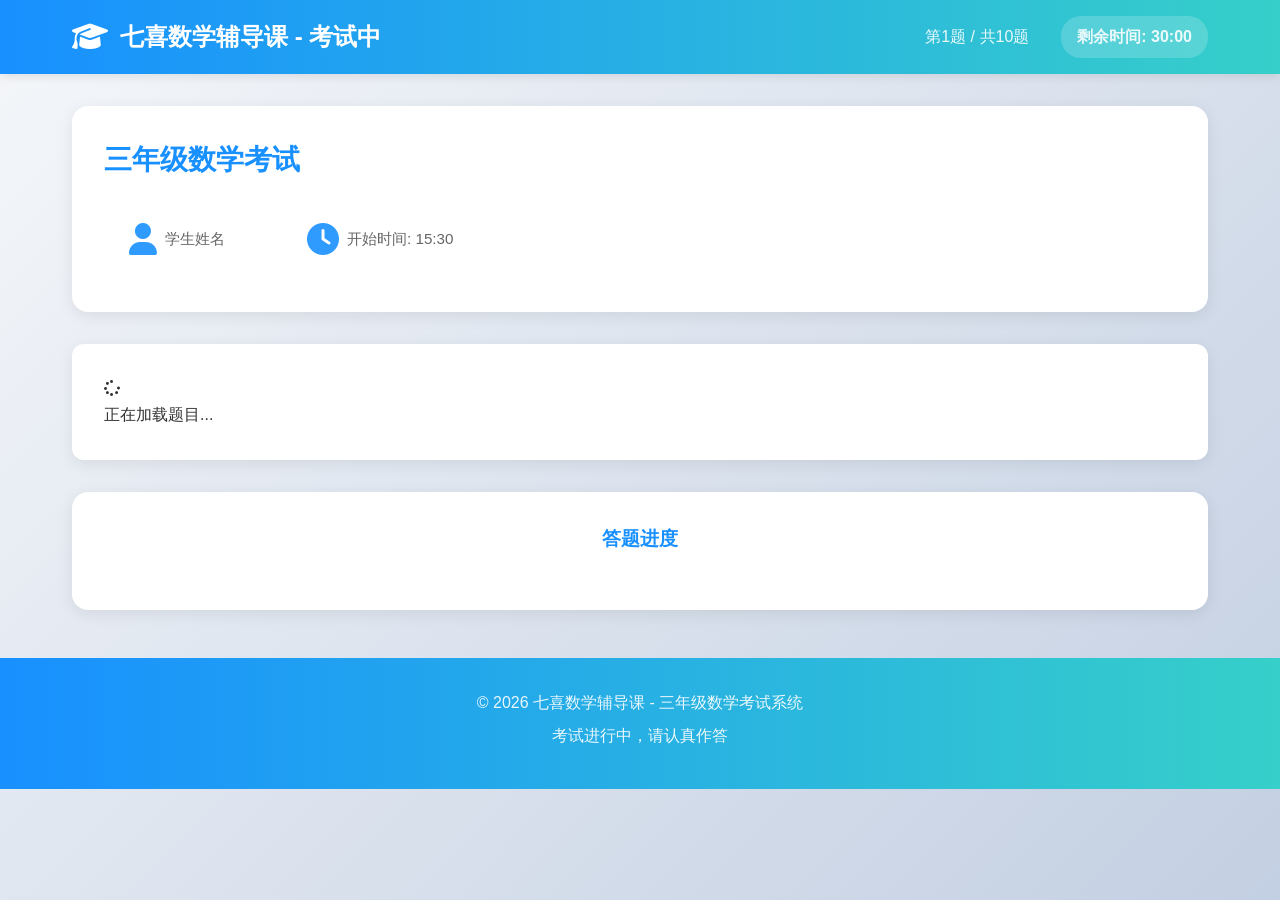
==== commit 8ab72a57: "✨ 重大更新：三年级下册题库 + 豪华赛车碰撞测试系统 1. 📚 题库更新为三年级下册    - 新增25道题目，覆盖7个单元    - 位置与方向、除数是一位数的除法、两位数乘两位数    - 面积" ====
--- a/exam.html
+++ b/exam.html
@@ -89,6 +89,7 @@
     <script src="js/utils.js"></script>
     <script src="js/knowledge-points-map.js"></script>
     <script src="js/car-system.js"></script>
+    <script src="js/question-bank-grade3-2.js"></script>
     <script src="js/exam.js"></script>
 </body>
 </html>
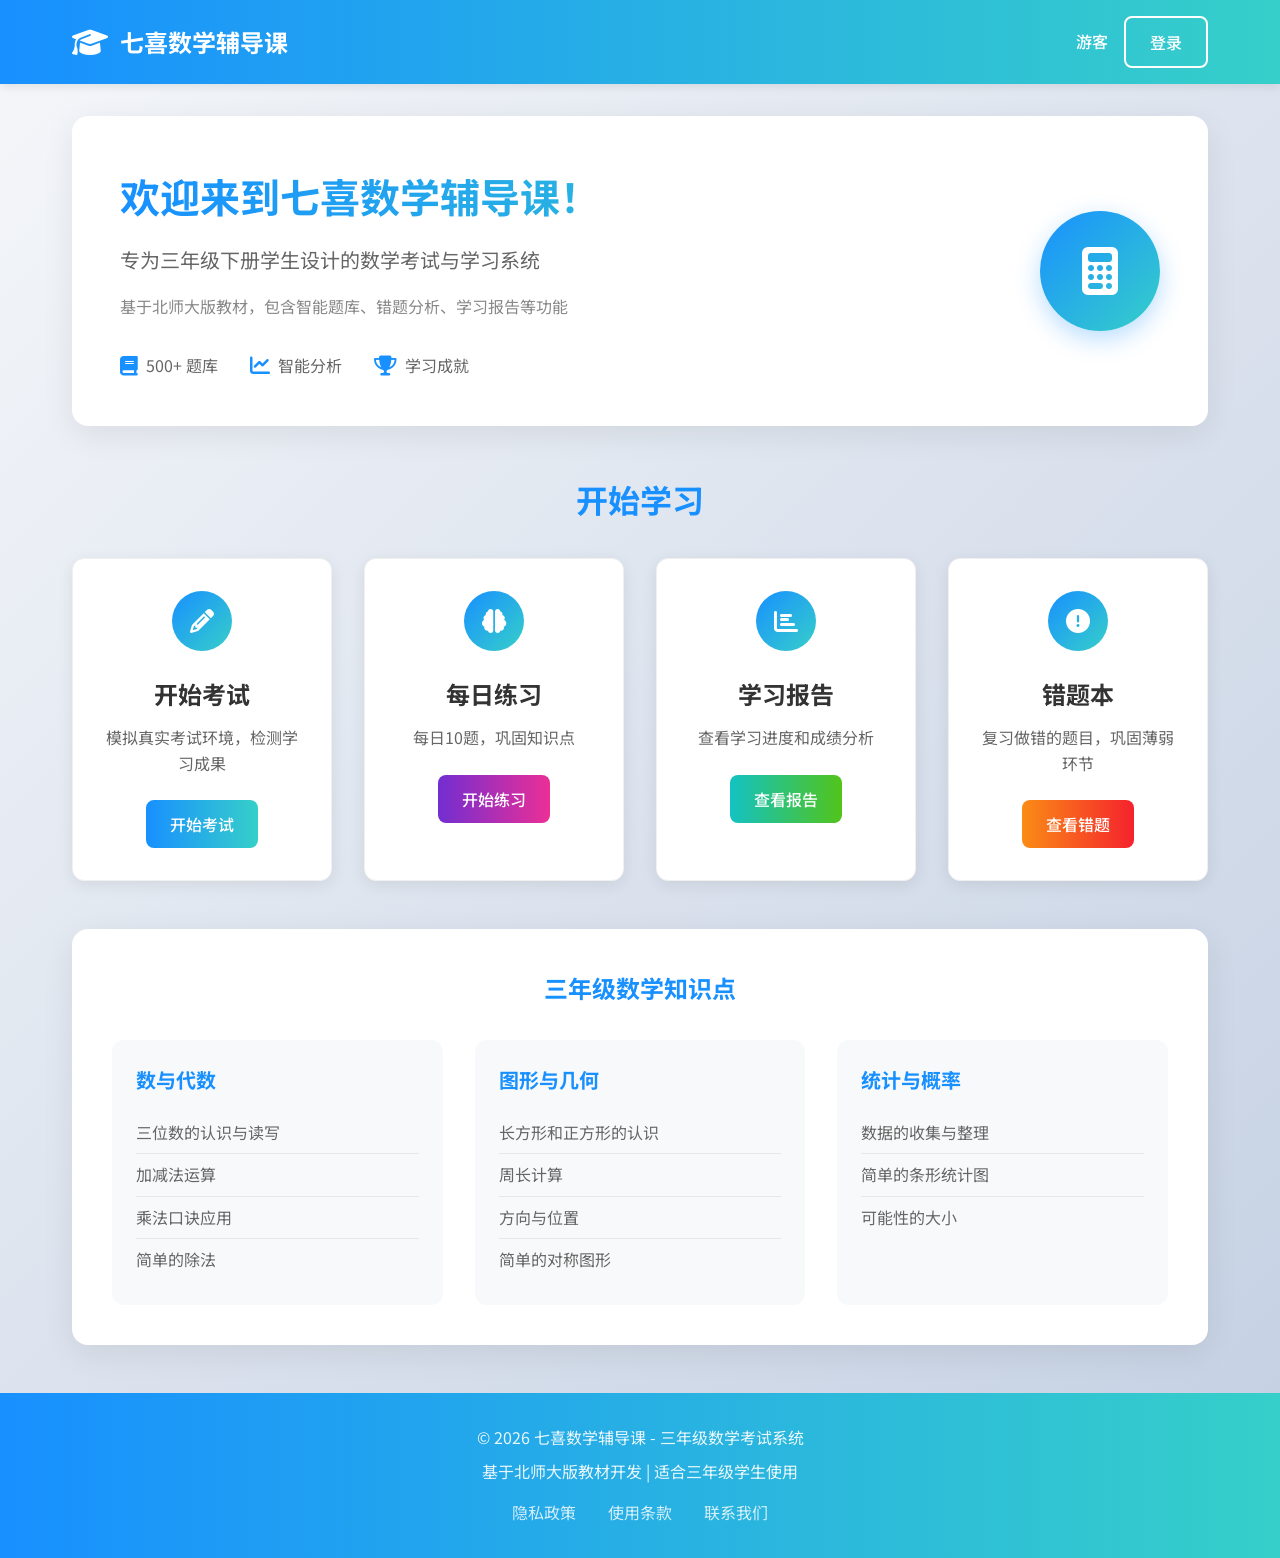
==== commit 8dac3957: "✨ 在考试结果动画中展示豪华赛车 - 更新 car-system.js：集成豪华赛车数据 - 添加 getLuxuryCarForReward() 随机选择豪华赛车 - 新增 generateLuxu" ====
--- a/exam.html
+++ b/exam.html
@@ -88,6 +88,7 @@
     <!-- 考试专用脚本 -->
     <script src="js/utils.js"></script>
     <script src="js/knowledge-points-map.js"></script>
+    <script src="js/enhanced-collision-test.js"></script>
     <script src="js/car-system.js"></script>
     <script src="js/question-bank-grade3-2.js"></script>
     <script src="js/exam.js"></script>
